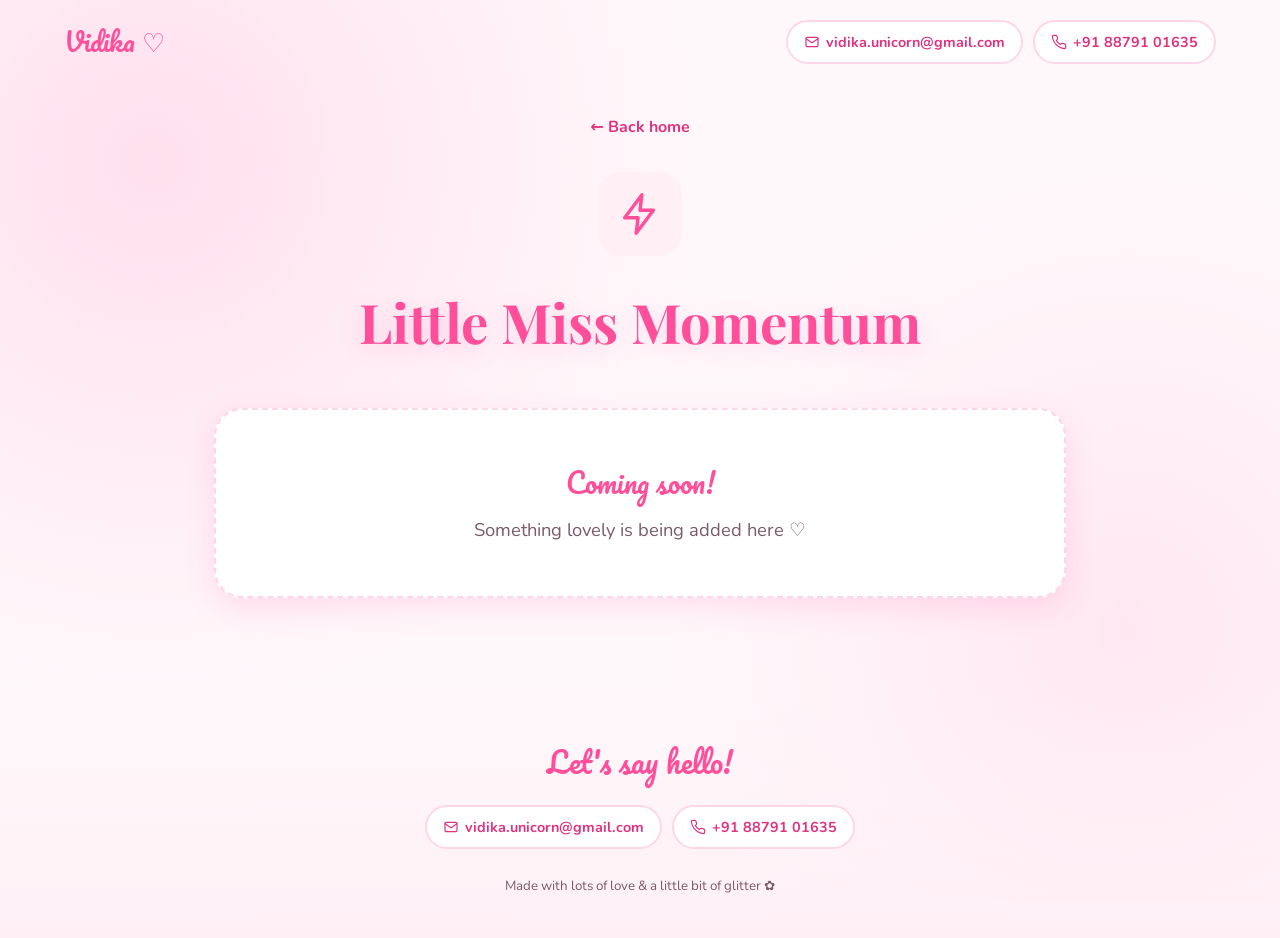
==== little-miss-momentum.html @ 8053df3f "Create pink home page with photo, intro, contact and six section tabs Adds the home page (name, quot" ====
<!doctype html>
<html lang="en">
<head>
  <meta charset="utf-8">
  <meta name="viewport" content="width=device-width, initial-scale=1">
  <title>Little Miss Momentum · Vidika</title>
  <link rel="preconnect" href="https://fonts.googleapis.com">
  <link rel="preconnect" href="https://fonts.gstatic.com" crossorigin>
  <link href="https://fonts.googleapis.com/css2?family=Nunito:ital,wght@0,400;0,700;0,800;1,400;1,800&family=Pacifico&family=Playfair+Display:wght@600;700&display=swap" rel="stylesheet">
  <link rel="stylesheet" href="styles.css">
</head>
<body>
  <header class="nav">
    <a class="nav-logo" href="index.html">Vidika ♡</a>
    <div class="nav-contact">
        <a class="pill" href="mailto:vidika.unicorn@gmail.com"><svg viewBox="0 0 24 24" fill="none" stroke="currentColor" stroke-width="1.8" stroke-linecap="round" stroke-linejoin="round" width="16" height="16" aria-hidden="true"><rect x="3" y="5" width="18" height="14" rx="2"/><path d="m3 7 9 6 9-6"/></svg> vidika.unicorn@gmail.com</a>
        <a class="pill" href="tel:+918879101635"><svg viewBox="0 0 24 24" fill="none" stroke="currentColor" stroke-width="1.8" stroke-linecap="round" stroke-linejoin="round" width="16" height="16" aria-hidden="true"><path d="M22 16.9v3a2 2 0 0 1-2.2 2 19.8 19.8 0 0 1-8.6-3.1 19.5 19.5 0 0 1-6-6A19.8 19.8 0 0 1 2.1 4.2 2 2 0 0 1 4.1 2h3a2 2 0 0 1 2 1.7c.1.9.4 1.8.7 2.7a2 2 0 0 1-.5 2.1L8 9.8a16 16 0 0 0 6 6l1.3-1.3a2 2 0 0 1 2.1-.4c.9.3 1.8.6 2.7.7a2 2 0 0 1 1.7 2z"/></svg> +91 88791 01635</a>
      </div>
  </header>

  <main class="page">
    <a class="back" href="index.html">← Back home</a>
    <span class="tab-icon"><svg viewBox="0 0 24 24" fill="none" stroke="currentColor" stroke-width="1.8" stroke-linecap="round" stroke-linejoin="round" aria-hidden="true"><path d="M13 2 4 14h7l-1 8 9-12h-7z"/></svg></span>
    <h1 class="section-title">Little Miss Momentum</h1>
    <div class="coming-soon">
      <strong>Coming soon!</strong>
      Something lovely is being added here ♡
    </div>
  </main>

  <footer class="footer" id="contact">
    <h2>Let's say hello!</h2>
    <div class="nav-contact">
        <a class="pill" href="mailto:vidika.unicorn@gmail.com"><svg viewBox="0 0 24 24" fill="none" stroke="currentColor" stroke-width="1.8" stroke-linecap="round" stroke-linejoin="round" width="16" height="16" aria-hidden="true"><rect x="3" y="5" width="18" height="14" rx="2"/><path d="m3 7 9 6 9-6"/></svg> vidika.unicorn@gmail.com</a>
        <a class="pill" href="tel:+918879101635"><svg viewBox="0 0 24 24" fill="none" stroke="currentColor" stroke-width="1.8" stroke-linecap="round" stroke-linejoin="round" width="16" height="16" aria-hidden="true"><path d="M22 16.9v3a2 2 0 0 1-2.2 2 19.8 19.8 0 0 1-8.6-3.1 19.5 19.5 0 0 1-6-6A19.8 19.8 0 0 1 2.1 4.2 2 2 0 0 1 4.1 2h3a2 2 0 0 1 2 1.7c.1.9.4 1.8.7 2.7a2 2 0 0 1-.5 2.1L8 9.8a16 16 0 0 0 6 6l1.3-1.3a2 2 0 0 1 2.1-.4c.9.3 1.8.6 2.7.7a2 2 0 0 1 1.7 2z"/></svg> +91 88791 01635</a>
      </div>
    <small>Made with lots of love &amp; a little bit of glitter ✿</small>
  </footer>
</body>
</html>
---- styles.css ----
:root {
  --pink: #ff4f9a;
  --pink-deep: #e0337f;
  --pink-soft: #ffd6e8;
  --pink-mist: #fff0f6;
  --bg: #fff8fb;
  --card: #ffffff;
  --text: #4a2a3b;
  --text-soft: #7a5a6b;
  --shadow: 0 10px 30px rgba(255, 79, 154, 0.15);
  --radius: 28px;
}

* { box-sizing: border-box; margin: 0; padding: 0; }

html { scroll-behavior: smooth; }

body {
  font-family: "Nunito", system-ui, sans-serif;
  color: var(--text);
  background: var(--bg);
  background-image:
    radial-gradient(circle at 12% 18%, rgba(255, 214, 232, 0.7) 0, transparent 40%),
    radial-gradient(circle at 88% 70%, rgba(255, 214, 232, 0.5) 0, transparent 35%);
  background-attachment: fixed;
  line-height: 1.7;
  overflow-x: hidden;
}

a { color: inherit; }

/* ---------- Top nav ---------- */
.nav {
  display: flex;
  align-items: center;
  justify-content: space-between;
  gap: 16px;
  max-width: 1200px;
  margin: 0 auto;
  padding: 20px 24px;
}

.nav-logo {
  font-family: "Pacifico", cursive;
  font-size: 1.6rem;
  color: var(--pink);
  text-decoration: none;
}

.nav-contact {
  display: flex;
  gap: 10px;
  flex-wrap: wrap;
}

.pill {
  display: inline-flex;
  align-items: center;
  gap: 6px;
  padding: 8px 16px;
  border-radius: 999px;
  background: var(--card);
  border: 2px solid var(--pink-soft);
  font-size: 0.9rem;
  font-weight: 700;
  color: var(--pink-deep);
  text-decoration: none;
  transition: transform 0.2s, border-color 0.2s;
}
.pill:hover { transform: translateY(-2px); border-color: var(--pink); }

/* ---------- Hero ---------- */
.hero {
  display: grid;
  grid-template-columns: 1.3fr 1fr;
  align-items: center;
  gap: 48px;
  max-width: 1200px;
  margin: 0 auto;
  padding: 40px 24px 80px;
}

.hello {
  font-family: "Pacifico", cursive;
  font-size: 1.6rem;
  color: var(--pink-deep);
}

.name {
  font-family: "Playfair Display", serif;
  font-size: clamp(3.5rem, 9vw, 7rem);
  line-height: 1.05;
  letter-spacing: 0.08em;
  color: var(--pink);
  text-shadow: 0 6px 24px rgba(255, 79, 154, 0.25);
  margin: 4px 0 32px;
}

.quote {
  border-left: 4px solid var(--pink);
  padding: 4px 0 4px 20px;
  margin-bottom: 28px;
  font-style: italic;
}
.quote p { font-size: 1.25rem; }
.quote cite { color: var(--text-soft); font-size: 1rem; }

.intro p { font-size: 1.15rem; margin-bottom: 18px; }

.welcome {
  font-weight: 800;
  font-style: italic;
  color: var(--pink);
  font-size: 1.2rem;
}

.hero-right {
  display: flex;
  flex-direction: column;
  align-items: center;
  gap: 40px;
}

.photo-wrap { position: relative; width: min(380px, 80vw); }

.photo {
  width: 100%;
  aspect-ratio: 4 / 5;
  border-radius: 50%;
  border: 6px solid var(--pink);
  box-shadow: 0 0 0 10px var(--pink-mist), var(--shadow);
  overflow: hidden;
  background: linear-gradient(160deg, var(--pink-mist), var(--pink-soft));
}
.photo img {
  width: 100%;
  height: 100%;
  object-fit: cover;
  display: block;
}

.sparkle {
  position: absolute;
  color: var(--pink);
  animation: twinkle 2.4s ease-in-out infinite;
  pointer-events: none;
}
.sparkle svg { width: 100%; height: 100%; fill: currentColor; }
.s1 { width: 34px; height: 34px; top: 4%; left: -10%; }
.s2 { width: 22px; height: 22px; top: -4%; right: 2%; animation-delay: 0.6s; }
.s3 { width: 28px; height: 28px; bottom: 2%; right: -6%; animation-delay: 1.2s; }
.s4 { width: 18px; height: 18px; bottom: 18%; left: -6%; animation-delay: 1.8s; }
.heart { color: #ff8fc0; }

@keyframes twinkle {
  0%, 100% { transform: scale(1) rotate(0deg); opacity: 1; }
  50% { transform: scale(0.7) rotate(20deg); opacity: 0.6; }
}

.btn {
  display: inline-flex;
  align-items: center;
  justify-content: center;
  gap: 12px;
  width: min(380px, 80vw);
  padding: 20px 28px;
  border-radius: 999px;
  background: linear-gradient(135deg, var(--pink), #ff7eb6);
  color: #fff;
  font-weight: 800;
  font-size: 1.2rem;
  letter-spacing: 0.08em;
  text-decoration: none;
  box-shadow: 0 12px 30px rgba(255, 79, 154, 0.35);
  transition: transform 0.2s, box-shadow 0.2s;
}
.btn:hover { transform: translateY(-3px); box-shadow: 0 16px 36px rgba(255, 79, 154, 0.45); }
.btn svg { width: 26px; height: 26px; }

/* ---------- Explore tabs ---------- */
.explore {
  max-width: 1200px;
  margin: 0 auto;
  padding: 40px 24px 90px;
  text-align: center;
}

.section-title {
  font-family: "Playfair Display", serif;
  font-size: clamp(2.2rem, 5vw, 3.4rem);
  color: var(--pink);
  text-shadow: 0 6px 24px rgba(255, 79, 154, 0.2);
}

.section-sub {
  max-width: 760px;
  margin: 14px auto 48px;
  font-size: 1.1rem;
  color: var(--text-soft);
}

.tabs {
  display: grid;
  grid-template-columns: repeat(3, 1fr);
  gap: 28px;
}

.tab {
  display: flex;
  flex-direction: column;
  align-items: center;
  gap: 22px;
  padding: 44px 20px;
  background: var(--card);
  border-radius: var(--radius);
  border: 2px solid transparent;
  box-shadow: var(--shadow);
  text-decoration: none;
  transition: transform 0.25s, border-color 0.25s, box-shadow 0.25s;
}
.tab:hover {
  transform: translateY(-6px) rotate(-0.5deg);
  border-color: var(--pink-soft);
  box-shadow: 0 18px 40px rgba(255, 79, 154, 0.25);
}

.tab-icon {
  display: grid;
  place-items: center;
  width: 84px;
  height: 84px;
  border-radius: 24px;
  background: var(--pink-mist);
  color: var(--pink);
}
.tab-icon svg { width: 46px; height: 46px; }

.tab-title {
  font-size: 1.35rem;
  font-weight: 800;
  color: var(--text);
}

/* ---------- Inner pages ---------- */
.page {
  max-width: 900px;
  margin: 0 auto;
  padding: 30px 24px 90px;
  text-align: center;
}

.page .tab-icon { margin: 0 auto 20px; }

.back {
  display: inline-block;
  margin-bottom: 30px;
  font-weight: 700;
  color: var(--pink-deep);
  text-decoration: none;
}
.back:hover { text-decoration: underline; }

.coming-soon {
  margin-top: 40px;
  padding: 50px 24px;
  background: var(--card);
  border: 2px dashed var(--pink-soft);
  border-radius: var(--radius);
  box-shadow: var(--shadow);
  font-size: 1.15rem;
  color: var(--text-soft);
}
.coming-soon strong {
  display: block;
  font-family: "Pacifico", cursive;
  font-weight: 400;
  font-size: 1.7rem;
  color: var(--pink);
  margin-bottom: 8px;
}

/* ---------- Footer ---------- */
.footer {
  text-align: center;
  padding: 50px 24px 40px;
  background: linear-gradient(180deg, transparent, var(--pink-mist));
}
.footer h2 {
  font-family: "Pacifico", cursive;
  font-weight: 400;
  color: var(--pink);
  font-size: 1.8rem;
  margin-bottom: 18px;
}
.footer .nav-contact { justify-content: center; }
.footer small { display: block; margin-top: 26px; color: var(--text-soft); }

/* ---------- Responsive ---------- */
@media (max-width: 900px) {
  .hero { grid-template-columns: 1fr; text-align: left; padding-top: 10px; }
  .hero-right { order: -1; }
  .tabs { grid-template-columns: repeat(2, 1fr); }
}

@media (max-width: 560px) {
  .nav { flex-direction: column; }
  .nav-contact { justify-content: center; }
  .tabs { grid-template-columns: 1fr; gap: 18px; }
  .tab { padding: 32px 16px; }
}

@media (prefers-reduced-motion: reduce) {
  .sparkle { animation: none; }
  .tab, .btn, .pill { transition: none; }
}
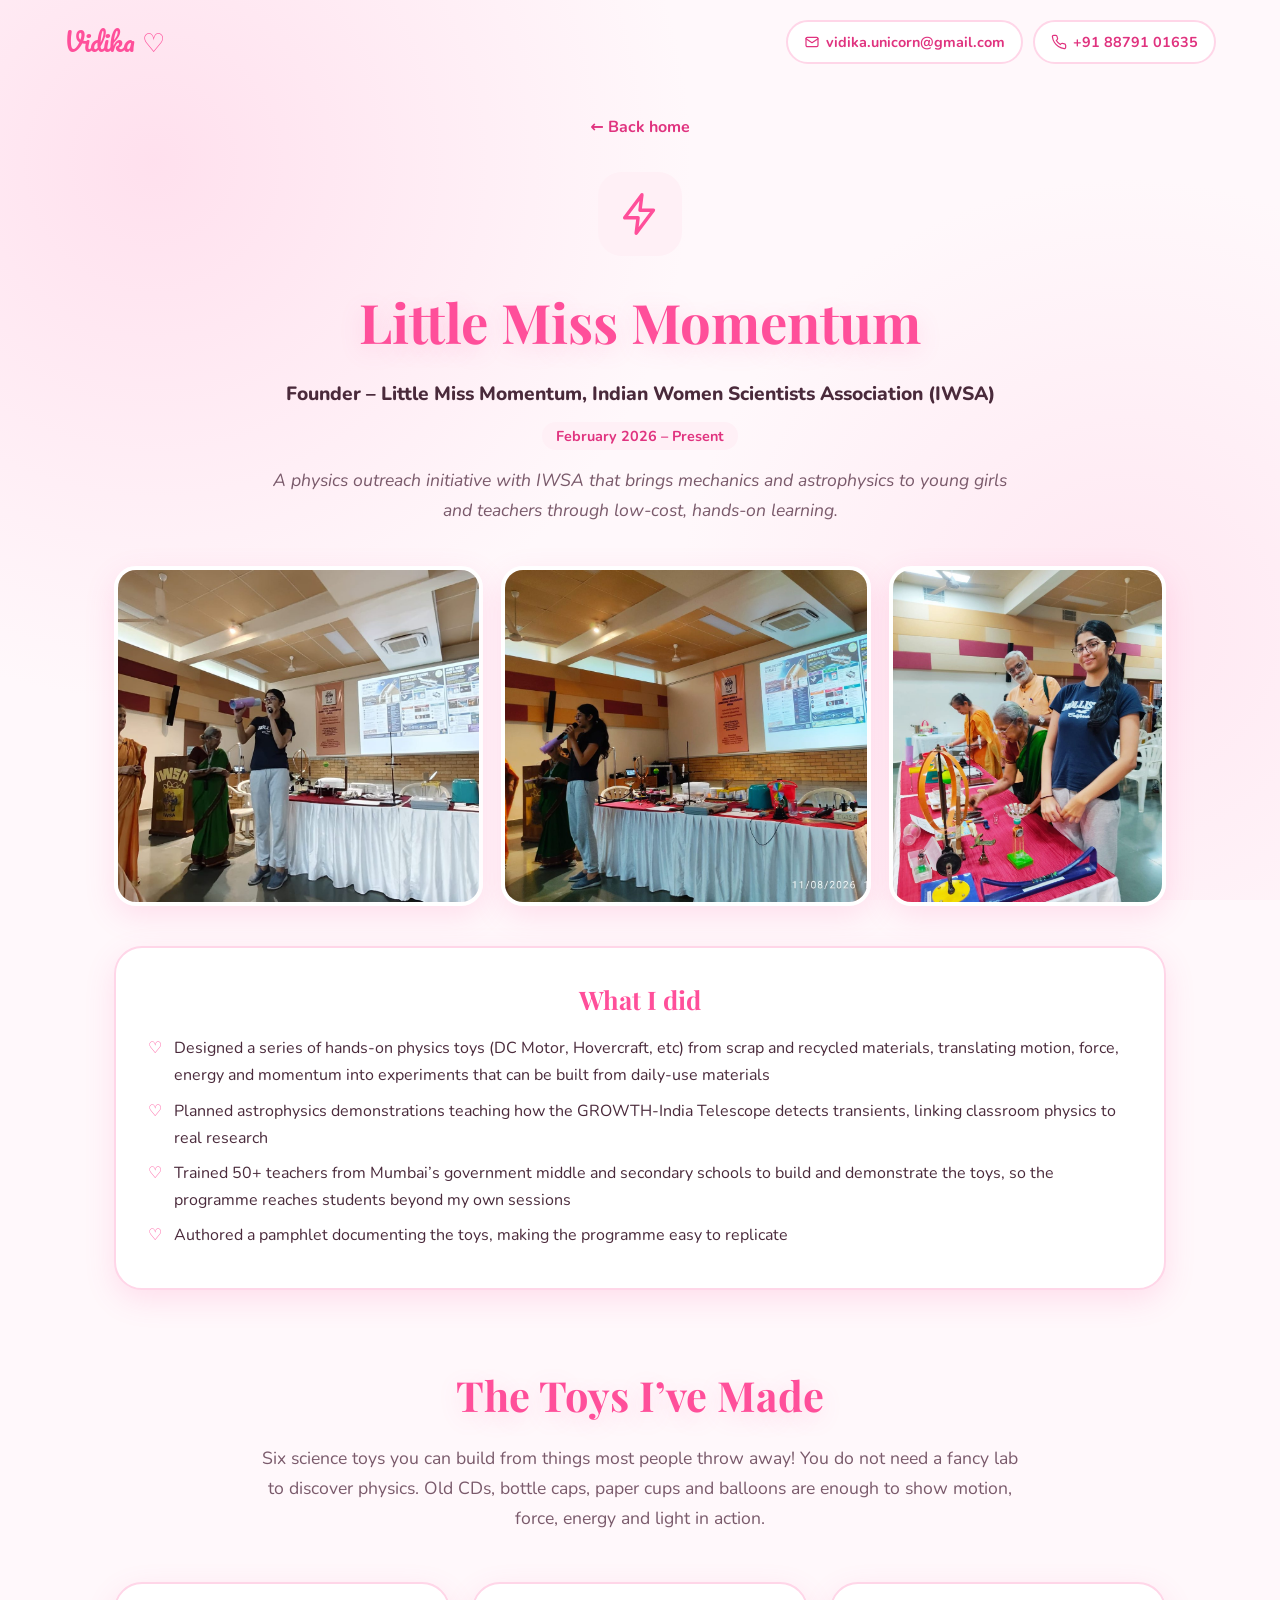
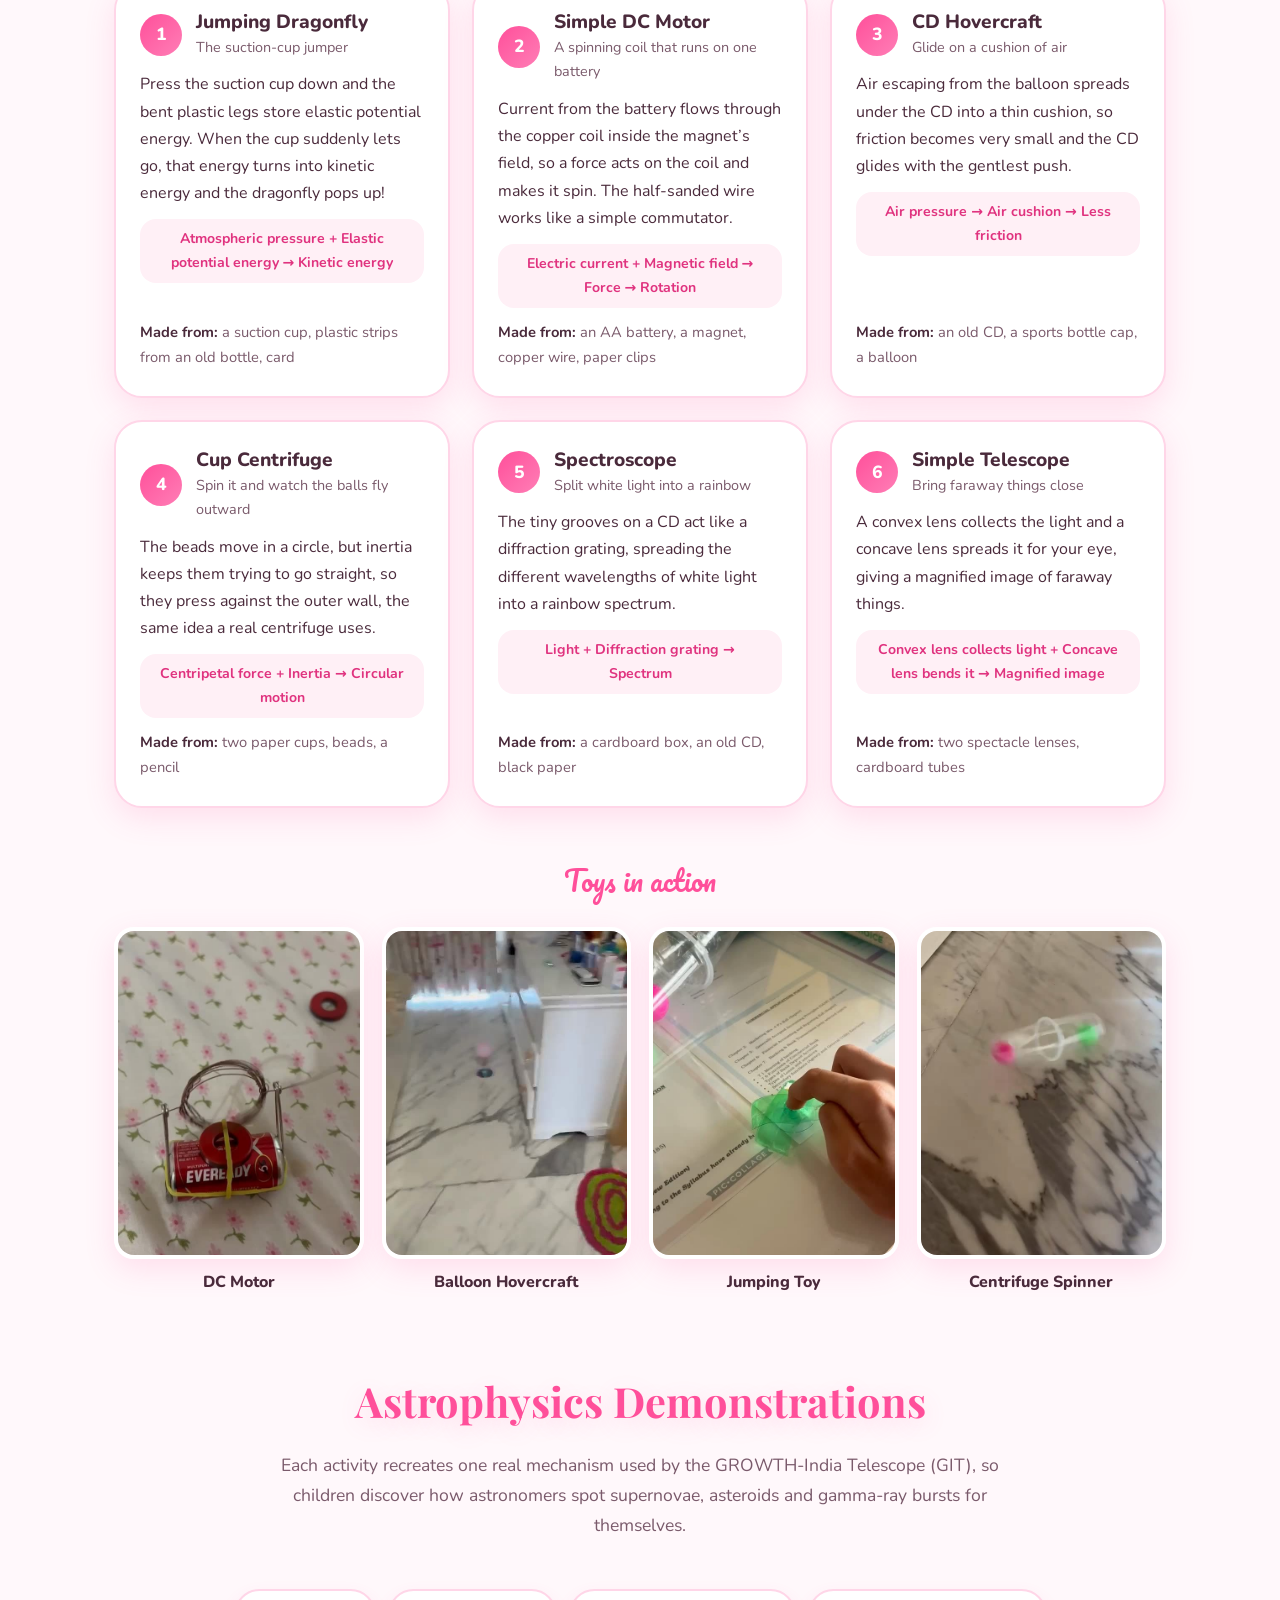
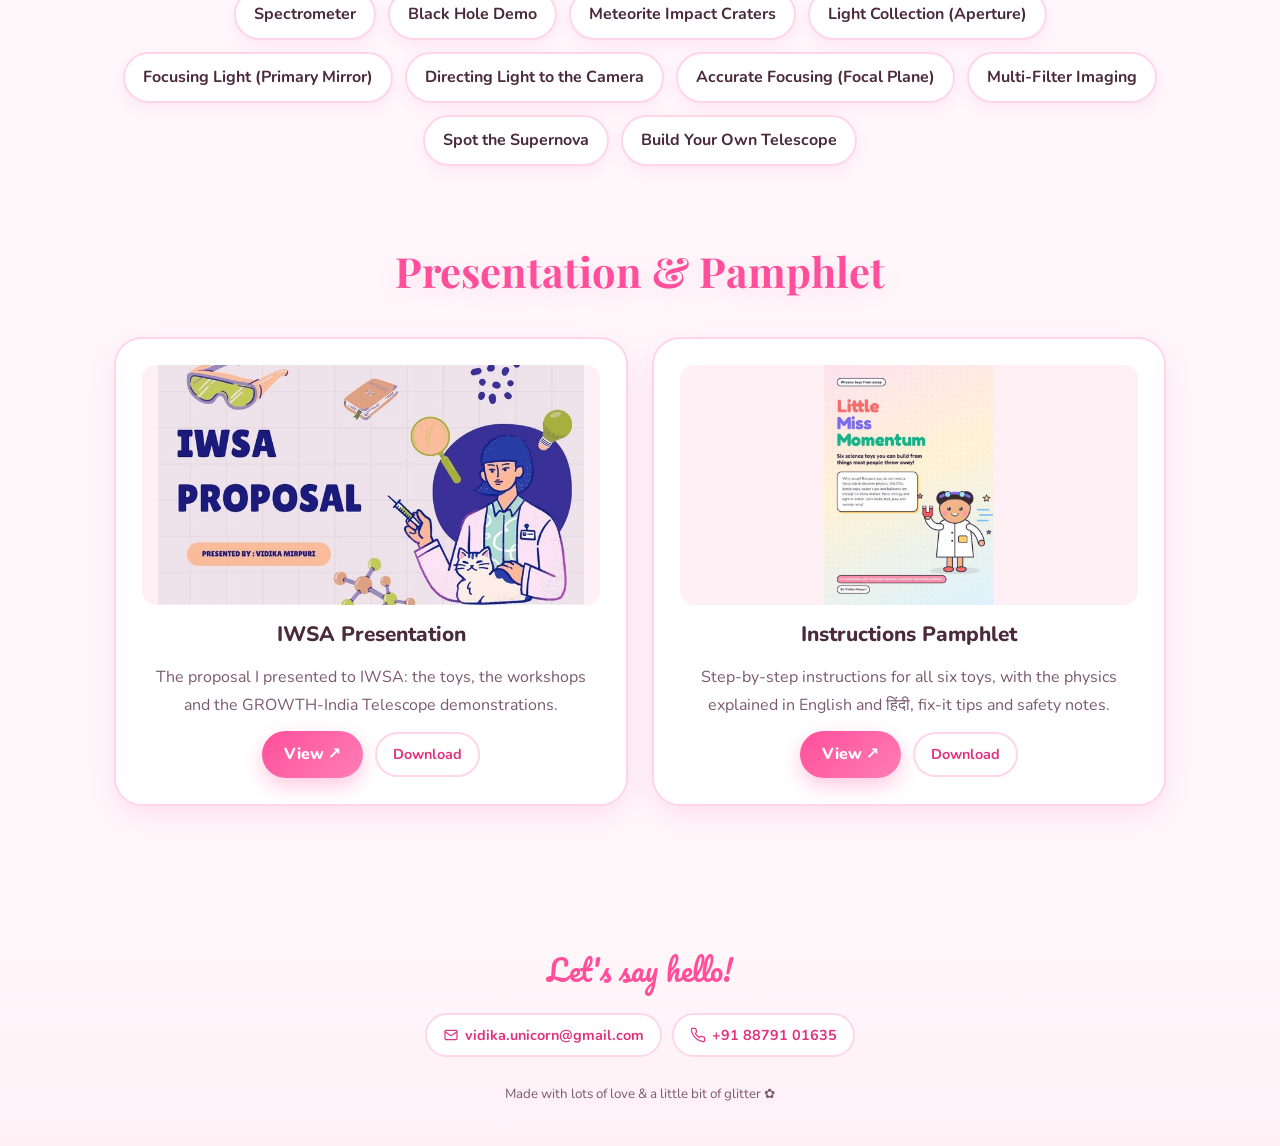
==== commit 20589972: "Fill Little Miss Momentum page Adds event photos, the resume description, the six scrap-material toy" ====
--- a/little-miss-momentum.html
+++ b/little-miss-momentum.html
@@ -18,14 +18,121 @@
       </div>
   </header>
 
-  <main class="page">
+  <main class="page page-wide">
     <a class="back" href="index.html">← Back home</a>
     <span class="tab-icon"><svg viewBox="0 0 24 24" fill="none" stroke="currentColor" stroke-width="1.8" stroke-linecap="round" stroke-linejoin="round" aria-hidden="true"><path d="M13 2 4 14h7l-1 8 9-12h-7z"/></svg></span>
     <h1 class="section-title">Little Miss Momentum</h1>
-    <div class="coming-soon">
-      <strong>Coming soon!</strong>
-      Something lovely is being added here ♡
+    <p class="page-role">Founder – Little Miss Momentum, Indian Women Scientists Association (IWSA)</p>
+    <span class="exp-date">February 2026 – Present</span>
+    <p class="page-tagline">A physics outreach initiative with IWSA that brings mechanics and astrophysics to young girls and teachers through low-cost, hands-on learning.</p>
+
+    <div class="gallery">
+      <figure class="g-wide"><img src="images/lmm/presenting-1.jpg" alt="Vidika presenting a physics toy at IWSA" width="1400" height="1050"></figure>
+      <figure class="g-wide"><img src="images/lmm/presenting-2.jpg" alt="Vidika speaking to teachers at the IWSA session" width="1400" height="1050" loading="lazy"></figure>
+      <figure class="g-tall"><img src="images/lmm/toy-table.jpg" alt="Vidika beside the table of physics toys" width="1000" height="1333" loading="lazy"></figure>
     </div>
+
+    <article class="exp-card lmm-block">
+      <h2 class="block-title">What I did</h2>
+      <ul class="exp-points">
+        <li>Designed a series of hands-on physics toys (DC Motor, Hovercraft, etc) from scrap and recycled materials, translating motion, force, energy and momentum into experiments that can be built from daily-use materials</li>
+        <li>Planned astrophysics demonstrations teaching how the GROWTH-India Telescope detects transients, linking classroom physics to real research</li>
+        <li>Trained 50+ teachers from Mumbai’s government middle and secondary schools to build and demonstrate the toys, so the programme reaches students beyond my own sessions</li>
+        <li>Authored a pamphlet documenting the toys, making the programme easy to replicate</li>
+      </ul>
+    </article>
+
+    <section class="lmm-section">
+      <h2 class="section-title small">The Toys I’ve Made</h2>
+      <p class="section-sub">Six science toys you can build from things most people throw away! You do not need a fancy lab to discover physics. Old CDs, bottle caps, paper cups and balloons are enough to show motion, force, energy and light in action.</p>
+      <div class="toy-grid">
+        <article class="toy-card">
+          <div class="toy-head"><span class="toy-num">1</span><div><h3>Jumping Dragonfly</h3><p class="toy-tag">The suction-cup jumper</p></div></div>
+          <p>Press the suction cup down and the bent plastic legs store elastic potential energy. When the cup suddenly lets go, that energy turns into kinetic energy and the dragonfly pops up!</p>
+          <p class="toy-chip">Atmospheric pressure + Elastic potential energy → Kinetic energy</p>
+          <p class="toy-mat"><strong>Made from:</strong> a suction cup, plastic strips from an old bottle, card</p>
+        </article>
+        <article class="toy-card">
+          <div class="toy-head"><span class="toy-num">2</span><div><h3>Simple DC Motor</h3><p class="toy-tag">A spinning coil that runs on one battery</p></div></div>
+          <p>Current from the battery flows through the copper coil inside the magnet’s field, so a force acts on the coil and makes it spin. The half-sanded wire works like a simple commutator.</p>
+          <p class="toy-chip">Electric current + Magnetic field → Force → Rotation</p>
+          <p class="toy-mat"><strong>Made from:</strong> an AA battery, a magnet, copper wire, paper clips</p>
+        </article>
+        <article class="toy-card">
+          <div class="toy-head"><span class="toy-num">3</span><div><h3>CD Hovercraft</h3><p class="toy-tag">Glide on a cushion of air</p></div></div>
+          <p>Air escaping from the balloon spreads under the CD into a thin cushion, so friction becomes very small and the CD glides with the gentlest push.</p>
+          <p class="toy-chip">Air pressure → Air cushion → Less friction</p>
+          <p class="toy-mat"><strong>Made from:</strong> an old CD, a sports bottle cap, a balloon</p>
+        </article>
+        <article class="toy-card">
+          <div class="toy-head"><span class="toy-num">4</span><div><h3>Cup Centrifuge</h3><p class="toy-tag">Spin it and watch the balls fly outward</p></div></div>
+          <p>The beads move in a circle, but inertia keeps them trying to go straight, so they press against the outer wall, the same idea a real centrifuge uses.</p>
+          <p class="toy-chip">Centripetal force + Inertia → Circular motion</p>
+          <p class="toy-mat"><strong>Made from:</strong> two paper cups, beads, a pencil</p>
+        </article>
+        <article class="toy-card">
+          <div class="toy-head"><span class="toy-num">5</span><div><h3>Spectroscope</h3><p class="toy-tag">Split white light into a rainbow</p></div></div>
+          <p>The tiny grooves on a CD act like a diffraction grating, spreading the different wavelengths of white light into a rainbow spectrum.</p>
+          <p class="toy-chip">Light + Diffraction grating → Spectrum</p>
+          <p class="toy-mat"><strong>Made from:</strong> a cardboard box, an old CD, black paper</p>
+        </article>
+        <article class="toy-card">
+          <div class="toy-head"><span class="toy-num">6</span><div><h3>Simple Telescope</h3><p class="toy-tag">Bring faraway things close</p></div></div>
+          <p>A convex lens collects the light and a concave lens spreads it for your eye, giving a magnified image of faraway things.</p>
+          <p class="toy-chip">Convex lens collects light + Concave lens bends it → Magnified image</p>
+          <p class="toy-mat"><strong>Made from:</strong> two spectacle lenses, cardboard tubes</p>
+        </article>
+      </div>
+
+      <h3 class="sub-title">Toys in action</h3>
+      <div class="action-grid">
+        <figure><img src="images/lmm/toy-dc-motor.jpg" alt="DC Motor built from scrap materials" loading="lazy"><figcaption>DC Motor</figcaption></figure>
+        <figure><img src="images/lmm/toy-hovercraft.jpg" alt="Balloon Hovercraft built from scrap materials" loading="lazy"><figcaption>Balloon Hovercraft</figcaption></figure>
+        <figure><img src="images/lmm/toy-jumping.jpg" alt="Jumping Toy built from scrap materials" loading="lazy"><figcaption>Jumping Toy</figcaption></figure>
+        <figure><img src="images/lmm/toy-centrifuge.jpg" alt="Centrifuge Spinner built from scrap materials" loading="lazy"><figcaption>Centrifuge Spinner</figcaption></figure>
+      </div>
+    </section>
+
+    <section class="lmm-section">
+      <h2 class="section-title small">Astrophysics Demonstrations</h2>
+      <p class="section-sub">Each activity recreates one real mechanism used by the GROWTH-India Telescope (GIT), so children discover how astronomers spot supernovae, asteroids and gamma-ray bursts for themselves.</p>
+      <ul class="chip-list">
+        <li>Spectrometer</li>
+        <li>Black Hole Demo</li>
+        <li>Meteorite Impact Craters</li>
+        <li>Light Collection (Aperture)</li>
+        <li>Focusing Light (Primary Mirror)</li>
+        <li>Directing Light to the Camera</li>
+        <li>Accurate Focusing (Focal Plane)</li>
+        <li>Multi-Filter Imaging</li>
+        <li>Spot the Supernova</li>
+        <li>Build Your Own Telescope</li>
+      </ul>
+    </section>
+
+    <section class="lmm-section">
+      <h2 class="section-title small">Presentation &amp; Pamphlet</h2>
+      <div class="doc-grid">
+        <article class="doc-card">
+          <img src="images/lmm/cover-presentation.jpg" alt="Cover of the IWSA proposal presentation" loading="lazy">
+          <h3>IWSA Presentation</h3>
+          <p>The proposal I presented to IWSA: the toys, the workshops and the GROWTH-India Telescope demonstrations.</p>
+          <div class="doc-actions">
+            <a class="exp-link" href="docs/Little-Miss-Momentum-IWSA-Presentation.pdf" target="_blank" rel="noopener">View ↗</a>
+            <a class="pill" href="docs/Little-Miss-Momentum-IWSA-Presentation.pdf" download>Download</a>
+          </div>
+        </article>
+        <article class="doc-card">
+          <img src="images/lmm/cover-pamphlet.jpg" alt="Cover of the Little Miss Momentum instructions pamphlet" loading="lazy">
+          <h3>Instructions Pamphlet</h3>
+          <p>Step-by-step instructions for all six toys, with the physics explained in English and हिंदी, fix-it tips and safety notes.</p>
+          <div class="doc-actions">
+            <a class="exp-link" href="docs/Little-Miss-Momentum-Pamphlet.pdf" target="_blank" rel="noopener">View ↗</a>
+            <a class="pill" href="docs/Little-Miss-Momentum-Pamphlet.pdf" download>Download</a>
+          </div>
+        </article>
+      </div>
+    </section>
   </main>
 
   <footer class="footer" id="contact">
--- a/styles.css
+++ b/styles.css
@@ -200,10 +200,12 @@
 }
 
 .tabs {
-  display: grid;
-  grid-template-columns: repeat(3, 1fr);
+  display: flex;
+  flex-wrap: wrap;
+  justify-content: center;
   gap: 28px;
 }
+.tabs .tab { flex: 0 1 calc((100% - 56px) / 3); }
 
 .tab {
   display: flex;
@@ -299,13 +301,14 @@
 @media (max-width: 900px) {
   .hero { grid-template-columns: 1fr; text-align: left; padding-top: 10px; }
   .hero-right { order: -1; }
-  .tabs { grid-template-columns: repeat(2, 1fr); }
+  .tabs .tab { flex-basis: calc((100% - 28px) / 2); }
 }
 
 @media (max-width: 560px) {
   .nav { flex-direction: column; }
   .nav-contact { justify-content: center; }
-  .tabs { grid-template-columns: 1fr; gap: 18px; }
+  .tabs { gap: 18px; }
+  .tabs .tab { flex-basis: 100%; }
   .tab { padding: 32px 16px; }
 }
 
@@ -313,3 +316,329 @@
   .sparkle { animation: none; }
   .tab, .btn, .pill { transition: none; }
 }
+
+/* ---------- Scroll cue ---------- */
+.scroll-cue {
+  position: fixed;
+  left: 50%;
+  bottom: 22px;
+  z-index: 10;
+  display: flex;
+  flex-direction: column;
+  align-items: center;
+  gap: 2px;
+  padding: 10px 22px 8px;
+  border-radius: 999px;
+  background: rgba(255, 255, 255, 0.92);
+  border: 2px solid var(--pink-soft);
+  box-shadow: var(--shadow);
+  color: var(--pink-deep);
+  font-weight: 800;
+  font-size: 0.95rem;
+  text-decoration: none;
+  white-space: nowrap;
+  transform: translateX(-50%);
+  animation: bounce 1.8s ease-in-out infinite;
+  transition: opacity 0.3s, visibility 0.3s;
+}
+.scroll-cue svg { width: 22px; height: 22px; }
+.scroll-cue.hidden { opacity: 0; visibility: hidden; }
+
+@keyframes bounce {
+  0%, 100% { transform: translate(-50%, 0); }
+  50% { transform: translate(-50%, -8px); }
+}
+
+@media (max-width: 560px) {
+  .scroll-cue { bottom: 16px; padding: 8px 18px 6px; font-size: 0.85rem; }
+}
+
+@media (prefers-reduced-motion: reduce) {
+  .scroll-cue { animation: none; }
+}
+
+/* ---------- Experience cards ---------- */
+.exp-list {
+  display: flex;
+  flex-direction: column;
+  gap: 26px;
+  margin-top: 40px;
+  text-align: left;
+}
+
+.exp-card {
+  padding: 30px 32px;
+  background: var(--card);
+  border-radius: var(--radius);
+  border: 2px solid var(--pink-soft);
+  box-shadow: var(--shadow);
+}
+
+.exp-head {
+  display: flex;
+  justify-content: space-between;
+  align-items: baseline;
+  gap: 8px 20px;
+  flex-wrap: wrap;
+}
+
+.exp-title {
+  flex: 1 1 320px;
+  font-size: 1.25rem;
+  font-weight: 800;
+  line-height: 1.4;
+  color: var(--text);
+}
+
+.exp-date {
+  padding: 4px 14px;
+  border-radius: 999px;
+  background: var(--pink-mist);
+  color: var(--pink-deep);
+  font-size: 0.9rem;
+  font-weight: 700;
+  white-space: nowrap;
+}
+
+.exp-sub {
+  margin-top: 6px;
+  font-style: italic;
+  color: var(--text-soft);
+}
+
+.exp-points {
+  margin: 14px 0 0;
+  padding-left: 0;
+  list-style: none;
+}
+.exp-points li {
+  position: relative;
+  padding-left: 26px;
+  margin-bottom: 8px;
+}
+.exp-points li::before {
+  content: "♡";
+  position: absolute;
+  left: 0;
+  color: var(--pink);
+  font-weight: 800;
+}
+
+.exp-link {
+  display: inline-block;
+  margin-top: 12px;
+  padding: 10px 22px;
+  border-radius: 999px;
+  background: linear-gradient(135deg, var(--pink), #ff7eb6);
+  color: #fff;
+  font-weight: 800;
+  text-decoration: none;
+  box-shadow: 0 8px 20px rgba(255, 79, 154, 0.3);
+  transition: transform 0.2s;
+}
+.exp-link:hover { transform: translateY(-2px); }
+
+.exp-url {
+  margin-top: 8px;
+  font-size: 0.85rem;
+  overflow-wrap: anywhere;
+}
+.exp-url a { color: var(--text-soft); }
+
+@media (max-width: 560px) {
+  .exp-card { padding: 24px 20px; }
+}
+
+/* ---------- Project pages ---------- */
+.page-wide { max-width: 1100px; }
+
+.page-role {
+  margin: 10px 0 12px;
+  font-size: 1.2rem;
+  font-weight: 800;
+}
+
+.page-tagline {
+  max-width: 760px;
+  margin: 16px auto 0;
+  font-size: 1.1rem;
+  font-style: italic;
+  color: var(--text-soft);
+}
+
+.gallery {
+  display: grid;
+  grid-template-columns: 1fr 1fr 0.75fr;
+  gap: 18px;
+  margin: 40px 0;
+}
+.gallery figure { margin: 0; }
+.gallery img {
+  width: 100%;
+  height: 340px;
+  object-fit: cover;
+  display: block;
+  border-radius: 22px;
+  border: 4px solid #fff;
+  box-shadow: var(--shadow);
+}
+.gallery .g-tall img { object-position: center 20%; }
+
+.block-title {
+  font-family: "Playfair Display", serif;
+  font-size: 1.6rem;
+  color: var(--pink);
+  margin-bottom: 4px;
+}
+
+.lmm-block { text-align: left; }
+.lmm-block .block-title { text-align: center; margin-bottom: 14px; }
+
+.lmm-section { margin-top: 70px; }
+
+.section-title.small { font-size: clamp(1.9rem, 4vw, 2.6rem); }
+
+.toy-grid {
+  display: grid;
+  grid-template-columns: repeat(3, 1fr);
+  gap: 22px;
+  text-align: left;
+}
+
+.toy-card {
+  display: flex;
+  flex-direction: column;
+  gap: 12px;
+  padding: 26px 24px;
+  background: var(--card);
+  border-radius: var(--radius);
+  border: 2px solid var(--pink-soft);
+  box-shadow: var(--shadow);
+}
+
+.toy-head { display: flex; align-items: center; gap: 14px; }
+.toy-head h3 { font-size: 1.2rem; font-weight: 800; line-height: 1.3; }
+
+.toy-num {
+  flex: none;
+  display: grid;
+  place-items: center;
+  width: 42px;
+  height: 42px;
+  border-radius: 50%;
+  background: linear-gradient(135deg, var(--pink), #ff7eb6);
+  color: #fff;
+  font-weight: 800;
+  font-size: 1.1rem;
+}
+
+.toy-tag { font-size: 0.9rem; color: var(--text-soft); }
+
+.toy-chip {
+  padding: 8px 14px;
+  border-radius: 16px;
+  background: var(--pink-mist);
+  color: var(--pink-deep);
+  font-size: 0.88rem;
+  font-weight: 700;
+  text-align: center;
+}
+
+.toy-mat { margin-top: auto; font-size: 0.92rem; color: var(--text-soft); }
+.toy-mat strong { color: var(--text); }
+
+.sub-title {
+  margin: 50px 0 22px;
+  font-family: "Pacifico", cursive;
+  font-weight: 400;
+  font-size: 1.7rem;
+  color: var(--pink);
+}
+
+.action-grid {
+  display: grid;
+  grid-template-columns: repeat(4, 1fr);
+  gap: 18px;
+}
+.action-grid figure { margin: 0; }
+.action-grid img {
+  width: 100%;
+  aspect-ratio: 3 / 4;
+  object-fit: cover;
+  display: block;
+  border-radius: 20px;
+  border: 4px solid #fff;
+  box-shadow: var(--shadow);
+}
+.action-grid figcaption {
+  margin-top: 10px;
+  font-weight: 800;
+}
+
+.chip-list {
+  display: flex;
+  flex-wrap: wrap;
+  justify-content: center;
+  gap: 12px;
+  list-style: none;
+}
+.chip-list li {
+  padding: 10px 18px;
+  border-radius: 999px;
+  background: var(--card);
+  border: 2px solid var(--pink-soft);
+  font-weight: 700;
+  box-shadow: 0 6px 16px rgba(255, 79, 154, 0.1);
+}
+
+.doc-grid {
+  display: grid;
+  grid-template-columns: repeat(2, 1fr);
+  gap: 24px;
+  margin-top: 30px;
+}
+
+.doc-card {
+  display: flex;
+  flex-direction: column;
+  align-items: center;
+  gap: 12px;
+  padding: 26px;
+  background: var(--card);
+  border-radius: var(--radius);
+  border: 2px solid var(--pink-soft);
+  box-shadow: var(--shadow);
+}
+.doc-card img {
+  width: 100%;
+  height: 240px;
+  object-fit: contain;
+  border-radius: 14px;
+  background: var(--pink-mist);
+}
+.doc-card h3 { font-size: 1.3rem; font-weight: 800; }
+.doc-card p { color: var(--text-soft); }
+
+.doc-actions {
+  display: flex;
+  flex-wrap: wrap;
+  justify-content: center;
+  align-items: center;
+  gap: 12px;
+  margin-top: auto;
+}
+.doc-actions .exp-link { margin-top: 0; }
+
+@media (max-width: 900px) {
+  .gallery { grid-template-columns: 1fr 1fr; }
+  .gallery .g-tall { grid-column: 1 / -1; }
+  .gallery .g-tall img { height: 420px; }
+  .toy-grid { grid-template-columns: repeat(2, 1fr); }
+  .action-grid { grid-template-columns: repeat(2, 1fr); }
+}
+
+@media (max-width: 560px) {
+  .gallery { grid-template-columns: 1fr; }
+  .gallery img { height: 260px; }
+  .toy-grid, .doc-grid { grid-template-columns: 1fr; }
+}
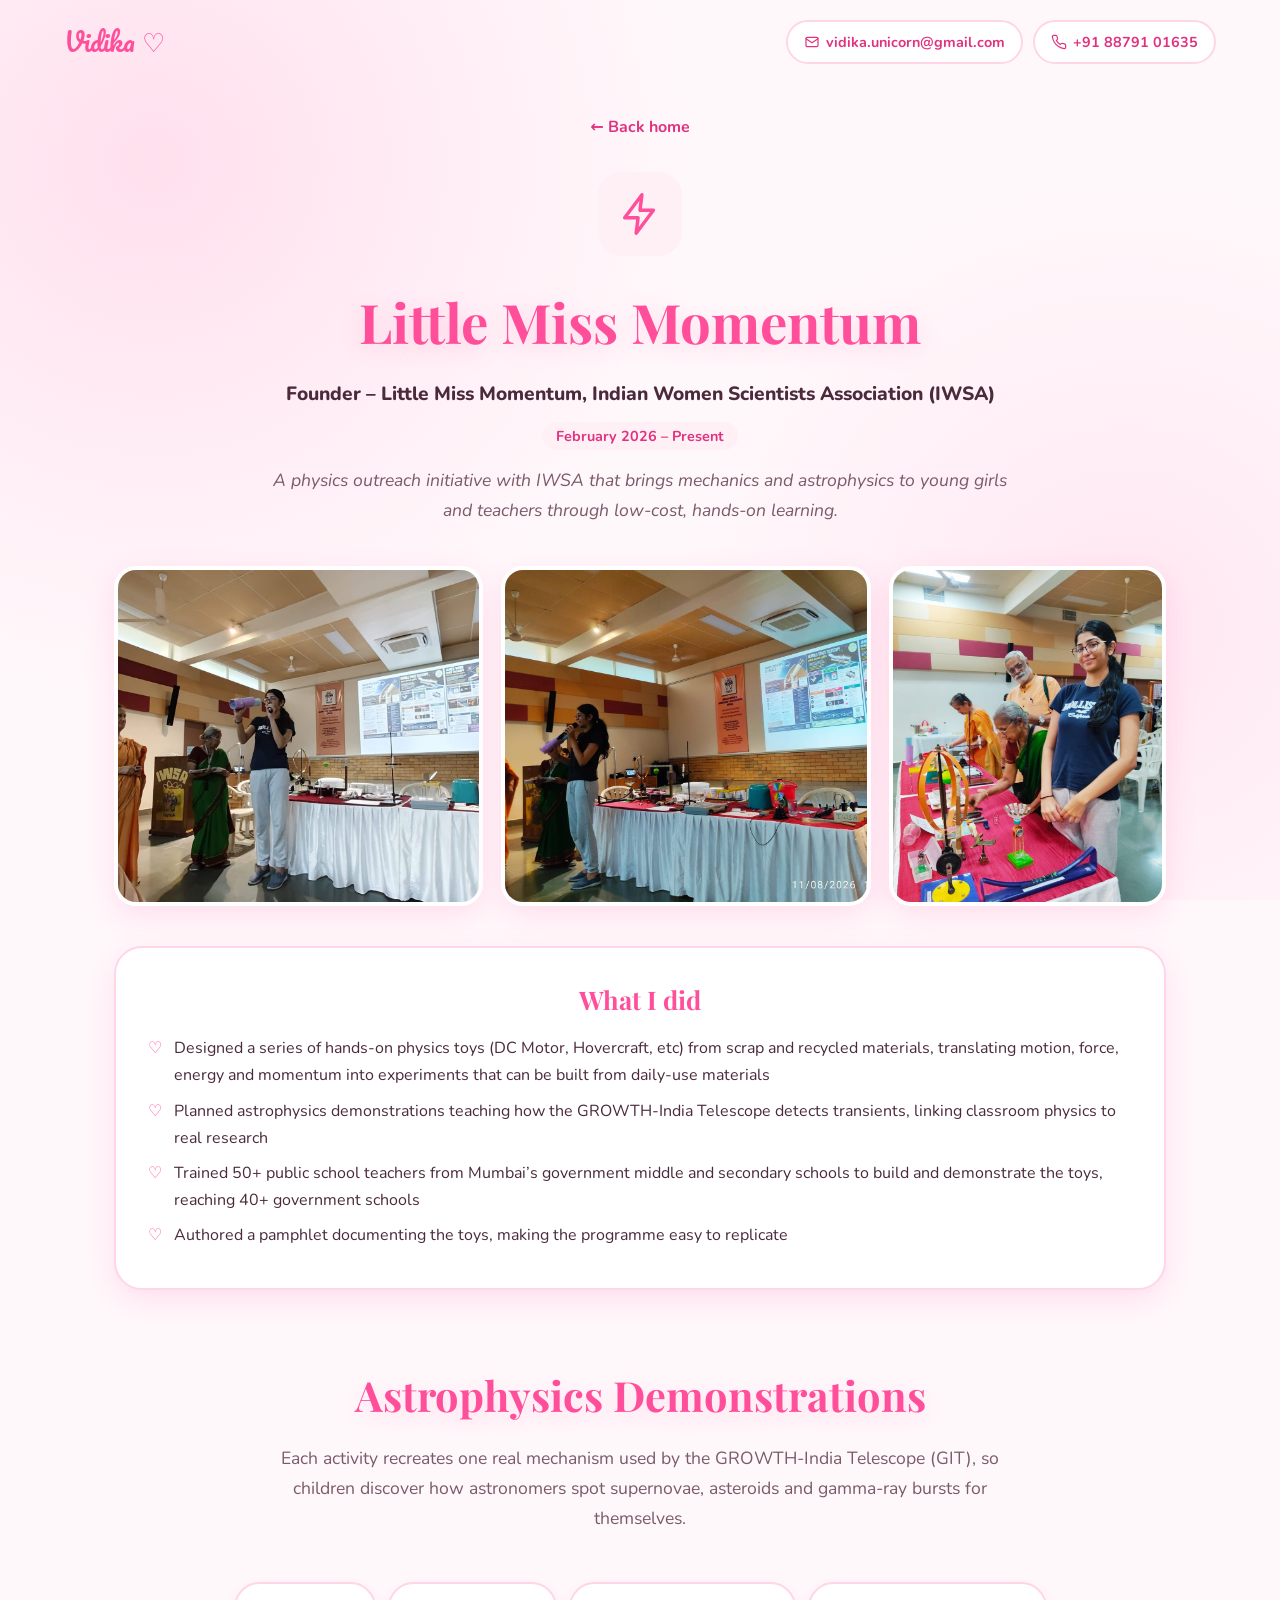
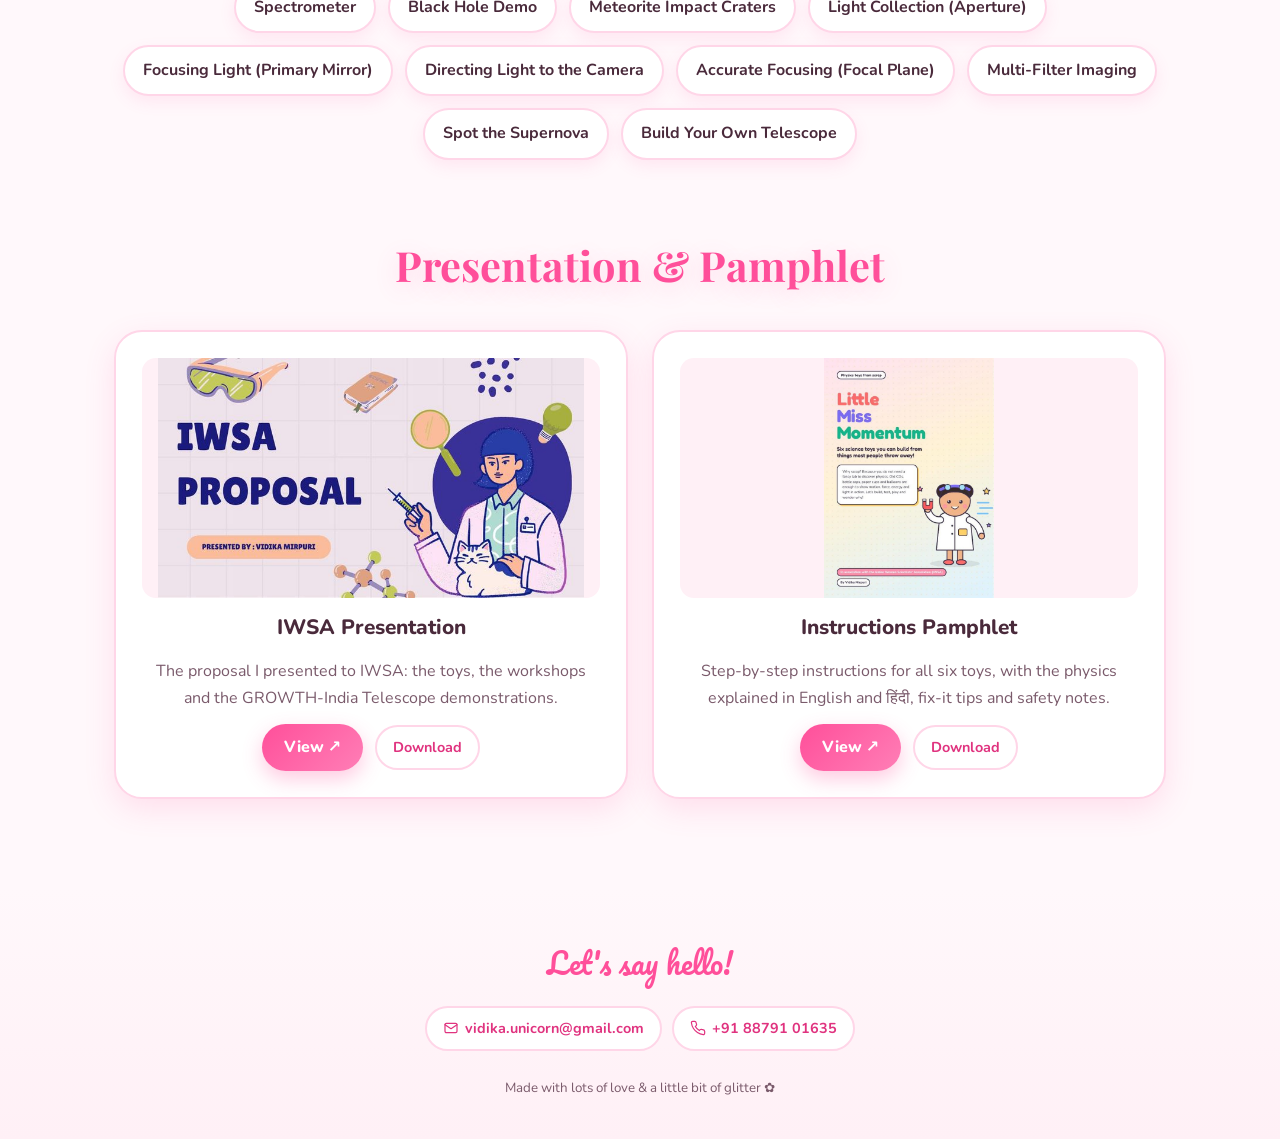
==== commit 44e955c7: "Little Miss Momentum: drop toy sections, update teacher training line Co-Authored-By: Claude Opus 5." ====
--- a/little-miss-momentum.html
+++ b/little-miss-momentum.html
@@ -37,61 +37,11 @@
       <ul class="exp-points">
         <li>Designed a series of hands-on physics toys (DC Motor, Hovercraft, etc) from scrap and recycled materials, translating motion, force, energy and momentum into experiments that can be built from daily-use materials</li>
         <li>Planned astrophysics demonstrations teaching how the GROWTH-India Telescope detects transients, linking classroom physics to real research</li>
-        <li>Trained 50+ teachers from Mumbai’s government middle and secondary schools to build and demonstrate the toys, so the programme reaches students beyond my own sessions</li>
+        <li>Trained 50+ public school teachers from Mumbai’s government middle and secondary schools to build and demonstrate the toys, reaching 40+ government schools</li>
         <li>Authored a pamphlet documenting the toys, making the programme easy to replicate</li>
       </ul>
     </article>
 
-    <section class="lmm-section">
-      <h2 class="section-title small">The Toys I’ve Made</h2>
-      <p class="section-sub">Six science toys you can build from things most people throw away! You do not need a fancy lab to discover physics. Old CDs, bottle caps, paper cups and balloons are enough to show motion, force, energy and light in action.</p>
-      <div class="toy-grid">
-        <article class="toy-card">
-          <div class="toy-head"><span class="toy-num">1</span><div><h3>Jumping Dragonfly</h3><p class="toy-tag">The suction-cup jumper</p></div></div>
-          <p>Press the suction cup down and the bent plastic legs store elastic potential energy. When the cup suddenly lets go, that energy turns into kinetic energy and the dragonfly pops up!</p>
-          <p class="toy-chip">Atmospheric pressure + Elastic potential energy → Kinetic energy</p>
-          <p class="toy-mat"><strong>Made from:</strong> a suction cup, plastic strips from an old bottle, card</p>
-        </article>
-        <article class="toy-card">
-          <div class="toy-head"><span class="toy-num">2</span><div><h3>Simple DC Motor</h3><p class="toy-tag">A spinning coil that runs on one battery</p></div></div>
-          <p>Current from the battery flows through the copper coil inside the magnet’s field, so a force acts on the coil and makes it spin. The half-sanded wire works like a simple commutator.</p>
-          <p class="toy-chip">Electric current + Magnetic field → Force → Rotation</p>
-          <p class="toy-mat"><strong>Made from:</strong> an AA battery, a magnet, copper wire, paper clips</p>
-        </article>
-        <article class="toy-card">
-          <div class="toy-head"><span class="toy-num">3</span><div><h3>CD Hovercraft</h3><p class="toy-tag">Glide on a cushion of air</p></div></div>
-          <p>Air escaping from the balloon spreads under the CD into a thin cushion, so friction becomes very small and the CD glides with the gentlest push.</p>
-          <p class="toy-chip">Air pressure → Air cushion → Less friction</p>
-          <p class="toy-mat"><strong>Made from:</strong> an old CD, a sports bottle cap, a balloon</p>
-        </article>
-        <article class="toy-card">
-          <div class="toy-head"><span class="toy-num">4</span><div><h3>Cup Centrifuge</h3><p class="toy-tag">Spin it and watch the balls fly outward</p></div></div>
-          <p>The beads move in a circle, but inertia keeps them trying to go straight, so they press against the outer wall, the same idea a real centrifuge uses.</p>
-          <p class="toy-chip">Centripetal force + Inertia → Circular motion</p>
-          <p class="toy-mat"><strong>Made from:</strong> two paper cups, beads, a pencil</p>
-        </article>
-        <article class="toy-card">
-          <div class="toy-head"><span class="toy-num">5</span><div><h3>Spectroscope</h3><p class="toy-tag">Split white light into a rainbow</p></div></div>
-          <p>The tiny grooves on a CD act like a diffraction grating, spreading the different wavelengths of white light into a rainbow spectrum.</p>
-          <p class="toy-chip">Light + Diffraction grating → Spectrum</p>
-          <p class="toy-mat"><strong>Made from:</strong> a cardboard box, an old CD, black paper</p>
-        </article>
-        <article class="toy-card">
-          <div class="toy-head"><span class="toy-num">6</span><div><h3>Simple Telescope</h3><p class="toy-tag">Bring faraway things close</p></div></div>
-          <p>A convex lens collects the light and a concave lens spreads it for your eye, giving a magnified image of faraway things.</p>
-          <p class="toy-chip">Convex lens collects light + Concave lens bends it → Magnified image</p>
-          <p class="toy-mat"><strong>Made from:</strong> two spectacle lenses, cardboard tubes</p>
-        </article>
-      </div>
-
-      <h3 class="sub-title">Toys in action</h3>
-      <div class="action-grid">
-        <figure><img src="images/lmm/toy-dc-motor.jpg" alt="DC Motor built from scrap materials" loading="lazy"><figcaption>DC Motor</figcaption></figure>
-        <figure><img src="images/lmm/toy-hovercraft.jpg" alt="Balloon Hovercraft built from scrap materials" loading="lazy"><figcaption>Balloon Hovercraft</figcaption></figure>
-        <figure><img src="images/lmm/toy-jumping.jpg" alt="Jumping Toy built from scrap materials" loading="lazy"><figcaption>Jumping Toy</figcaption></figure>
-        <figure><img src="images/lmm/toy-centrifuge.jpg" alt="Centrifuge Spinner built from scrap materials" loading="lazy"><figcaption>Centrifuge Spinner</figcaption></figure>
-      </div>
-    </section>
 
     <section class="lmm-section">
       <h2 class="section-title small">Astrophysics Demonstrations</h2>
